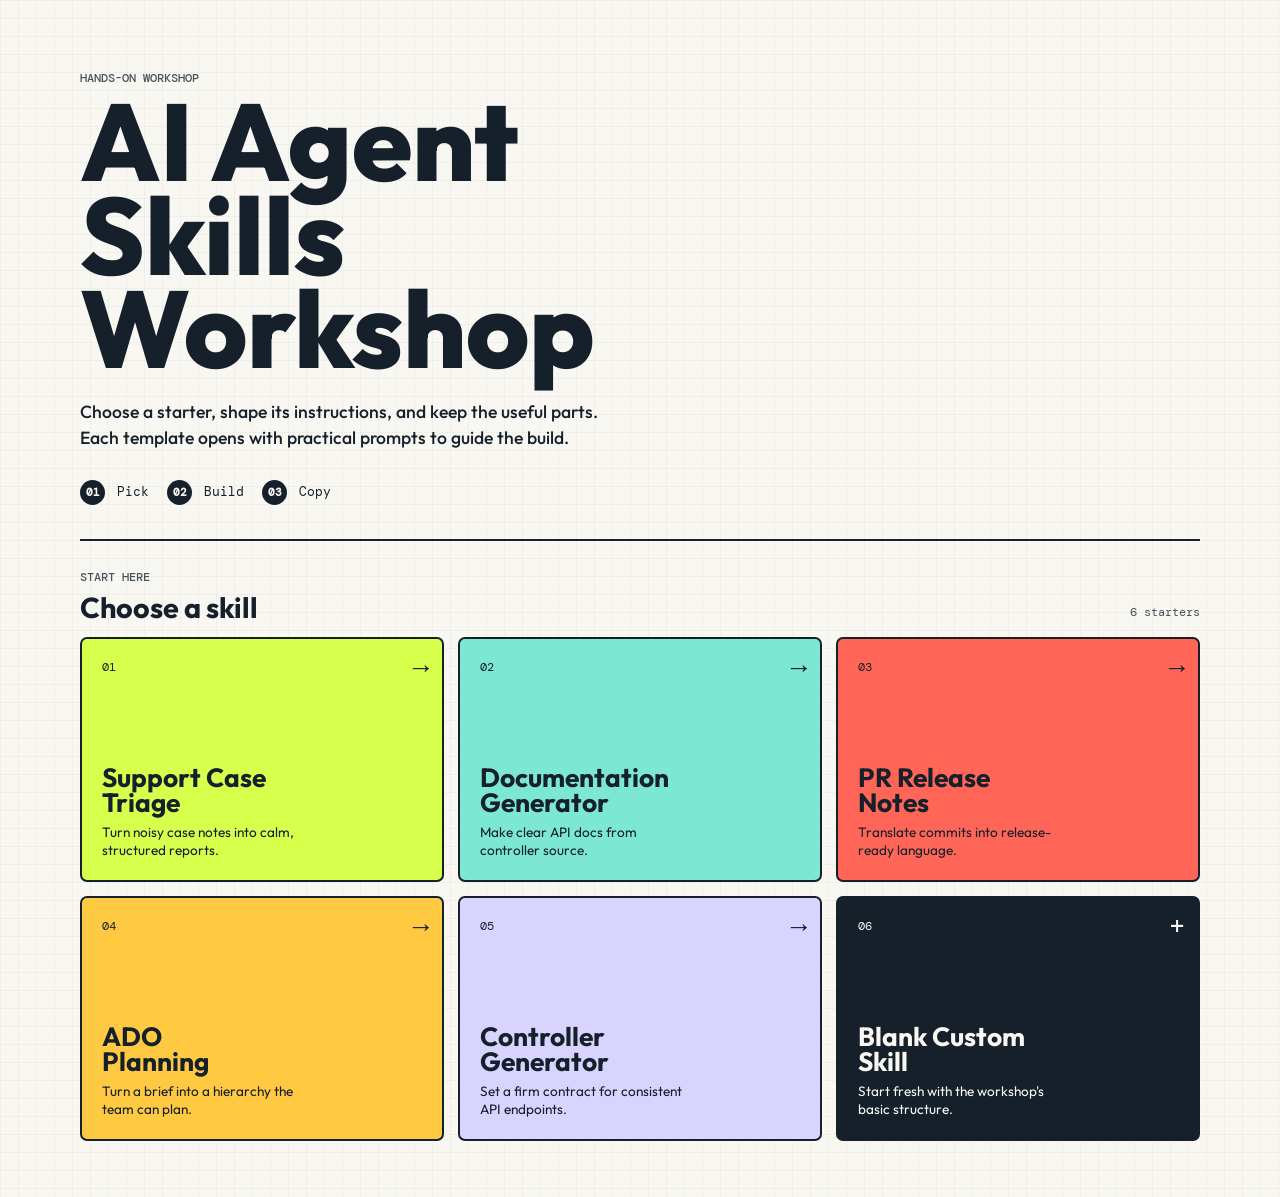
==== index.html @ bf4fce93 "Add initial skill templates and main application structure for AI Agent Skills Workshop" ====
<!doctype html>
<html lang="en">
  <head>
    <meta charset="utf-8">
    <meta name="viewport" content="width=device-width, initial-scale=1">
    <meta name="description" content="Mobile workshop templates for building AI agent skills.">
    <title>AI Agent Skills Workshop</title>
    <link rel="preconnect" href="https://fonts.googleapis.com">
    <link rel="preconnect" href="https://fonts.gstatic.com" crossorigin>
    <link href="https://fonts.googleapis.com/css2?family=DM+Mono:wght@400;500&family=Outfit:wght@400;500;600;700;800&display=swap" rel="stylesheet">
    <link rel="stylesheet" href="style.css">
  </head>
  <body class="home-page">
    <main class="site-shell">
      <header class="hero">
        <p class="eyebrow">Hands-on workshop</p>
        <h1>AI Agent<br>Skills Workshop</h1>
        <p class="hero-copy">Choose a starter, shape its instructions, and keep the useful parts. Each template opens with practical prompts to guide the build.</p>
        <div class="hero-actions" aria-label="Workshop steps">
          <span><b>01</b> Pick</span>
          <span><b>02</b> Build</span>
          <span><b>03</b> Copy</span>
        </div>
      </header>

      <section class="activity-section" aria-labelledby="activity-title">
        <div class="section-heading">
          <div>
            <p class="eyebrow">Start here</p>
            <h2 id="activity-title">Choose a skill</h2>
          </div>
          <p class="activity-count">6 starters</p>
        </div>

        <div class="activity-grid">
          <a class="activity-card card-support" href="skill.html?skill=support-case-triage">
            <span class="card-index">01</span>
            <h3>Support Case<br>Triage</h3>
            <p>Turn noisy case notes into calm, structured reports.</p>
            <span class="card-arrow" aria-hidden="true">&rarr;</span>
          </a>
          <a class="activity-card card-docs" href="skill.html?skill=doc-generator">
            <span class="card-index">02</span>
            <h3>Documentation<br>Generator</h3>
            <p>Make clear API docs from controller source.</p>
            <span class="card-arrow" aria-hidden="true">&rarr;</span>
          </a>
          <a class="activity-card card-release" href="skill.html?skill=pr-release-notes">
            <span class="card-index">03</span>
            <h3>PR Release<br>Notes</h3>
            <p>Translate commits into release-ready language.</p>
            <span class="card-arrow" aria-hidden="true">&rarr;</span>
          </a>
          <a class="activity-card card-ado" href="skill.html?skill=ado-planning">
            <span class="card-index">04</span>
            <h3>ADO<br>Planning</h3>
            <p>Turn a brief into a hierarchy the team can plan.</p>
            <span class="card-arrow" aria-hidden="true">&rarr;</span>
          </a>
          <a class="activity-card card-controller" href="skill.html?skill=controller-generator">
            <span class="card-index">05</span>
            <h3>Controller<br>Generator</h3>
            <p>Set a firm contract for consistent API endpoints.</p>
            <span class="card-arrow" aria-hidden="true">&rarr;</span>
          </a>
          <a class="activity-card card-custom" href="skill.html?skill=custom">
            <span class="card-index">06</span>
            <h3>Blank Custom<br>Skill</h3>
            <p>Start fresh with the workshop's basic structure.</p>
            <span class="card-arrow" aria-hidden="true">+</span>
          </a>
        </div>
      </section>
    </main>
  </body>
</html>
---- style.css ----
:root {
  --ink: #15202b;
  --paper: #f8f7f2;
  --line: #d5d8d4;
  --lime: #d9ff4d;
  --coral: #ff6658;
  --aqua: #7ce7d3;
  --sun: #ffc942;
  --mono: "DM Mono", monospace;
  --display: "Outfit", sans-serif;
}

* { box-sizing: border-box; }

html { background: var(--paper); }

body {
  margin: 0;
  color: var(--ink);
  font-family: var(--display);
  font-size: 16px;
  line-height: 1.5;
  background-color: var(--paper);
  background-image: linear-gradient(rgba(21, 32, 43, .035) 1px, transparent 1px), linear-gradient(90deg, rgba(21, 32, 43, .035) 1px, transparent 1px);
  background-size: 18px 18px;
}

a { color: inherit; }

.site-shell, .skill-layout, .skill-header { width: min(1120px, calc(100% - 32px)); margin: 0 auto; }

.hero { padding: 48px 0 34px; border-bottom: 2px solid var(--ink); }
.eyebrow { margin: 0 0 7px; color: #4b535a; font-family: var(--mono); font-size: .72rem; font-weight: 500; letter-spacing: 0; text-transform: uppercase; }
h1, h2, h3, p { overflow-wrap: anywhere; }
.hero h1 { max-width: 720px; margin: 0; font-size: clamp(3.1rem, 9vw, 6.8rem); font-weight: 800; letter-spacing: 0; line-height: .86; }
.hero-copy { max-width: 550px; margin: 24px 0 0; font-size: 1.1rem; font-weight: 500; }
.hero-actions { display: flex; flex-wrap: wrap; gap: 8px 18px; margin-top: 28px; font-family: var(--mono); font-size: .8rem; }
.hero-actions b { display: inline-grid; width: 25px; height: 25px; place-items: center; margin-right: 4px; color: var(--paper); background: var(--ink); border-radius: 50%; font-size: .68rem; }

.activity-section { padding: 28px 0 56px; }
.section-heading { display: flex; align-items: end; justify-content: space-between; gap: 20px; margin-bottom: 15px; }
.section-heading h2, .tips-heading h2 { margin: 0; font-size: 1.8rem; line-height: 1; }
.activity-count { margin: 0; color: #4b535a; font-family: var(--mono); font-size: .78rem; }
.activity-grid { display: grid; grid-template-columns: repeat(2, minmax(0, 1fr)); gap: 10px; }
.activity-card { position: relative; display: flex; min-height: 210px; flex-direction: column; padding: 16px; overflow: hidden; border: 2px solid var(--ink); border-radius: 7px; text-decoration: none; transition: transform .18s ease, box-shadow .18s ease; }
.activity-card:hover, .activity-card:focus-visible { transform: translate(-3px, -3px); box-shadow: 5px 5px 0 var(--ink); }
.activity-card:focus-visible, .back-link:focus-visible { outline: 3px solid var(--coral); outline-offset: 3px; }
.activity-card h3 { margin: auto 0 9px; font-size: clamp(1.22rem, 4.5vw, 1.65rem); line-height: .96; letter-spacing: 0; }
.activity-card p { max-width: 210px; margin: 0; font-size: .85rem; line-height: 1.3; }
.card-index { font-family: var(--mono); font-size: .74rem; }
.card-arrow { position: absolute; right: 13px; top: 8px; font-family: var(--mono); font-size: 1.7rem; }
.card-support { background: var(--lime); }.card-docs { background: var(--aqua); }.card-release { background: var(--coral); }.card-ado { background: var(--sun); }.card-controller { background: #d9d4ff; }.card-custom { color: var(--paper); background: var(--ink); }

.skill-header { display: flex; align-items: center; justify-content: space-between; min-height: 74px; border-bottom: 2px solid var(--ink); }
.skill-header .eyebrow { margin: 0; text-align: right; }
.back-link { display: inline-flex; min-height: 44px; align-items: center; gap: 8px; font-family: var(--mono); font-size: .8rem; font-weight: 500; text-decoration: none; }
.back-link span { font-size: 1.3rem; }
.skill-layout { display: grid; gap: 0; padding-bottom: 48px; }
.template-panel { min-width: 0; padding: 28px 0 36px; }
.template-heading { padding-bottom: 24px; border-bottom: 1px solid var(--line); }
.template-heading h1 { margin: 0; font-size: clamp(2.25rem, 9vw, 4.6rem); line-height: .92; letter-spacing: 0; }
.tips-panel { padding: 25px 0 30px; border-top: 2px solid var(--ink); }
.tip-item { padding: 14px 0; border-bottom: 1px solid var(--line); }
.tip-item p { margin: 0; font-size: .94rem; }
.tip-label { margin-bottom: 5px !important; color: #4b535a; font-family: var(--mono); font-size: .7rem !important; font-weight: 500; text-transform: uppercase; }

.markdown-body { padding-top: 12px; }
.markdown-body h1 { display: none; }
.markdown-body h2 { margin: 32px 0 10px; padding-top: 4px; font-size: 1.42rem; line-height: 1.05; }
.markdown-body h3 { margin: 23px 0 8px; font-size: 1rem; }
.markdown-body p, .markdown-body li { font-size: 1rem; }
.markdown-body ul, .markdown-body ol { padding-left: 22px; }
.markdown-body li { margin: 7px 0; }
.markdown-body code { padding: .1em .3em; background: #e7e8e2; border-radius: 3px; font-family: var(--mono); font-size: .86em; }
.markdown-body pre { padding: 14px; overflow-x: auto; background: #1f2933; border-radius: 6px; }
.markdown-body pre code { padding: 0; background: transparent; font-size: .82rem; }
.load-error { padding: 14px; background: #ffddd8; border-left: 4px solid var(--coral); }

@media (min-width: 640px) {
  .site-shell, .skill-layout, .skill-header { width: min(1120px, calc(100% - 56px)); }
  .hero { padding-top: 70px; }.activity-grid { grid-template-columns: repeat(3, minmax(0, 1fr)); gap: 14px; }.activity-card { min-height: 245px; padding: 20px; }
}

@media (min-width: 900px) {
  .skill-layout { grid-template-columns: minmax(0, 1fr) 315px; column-gap: 56px; }.template-panel { padding-top: 48px; }.tips-panel { padding-top: 48px; border-top: 0; }
}
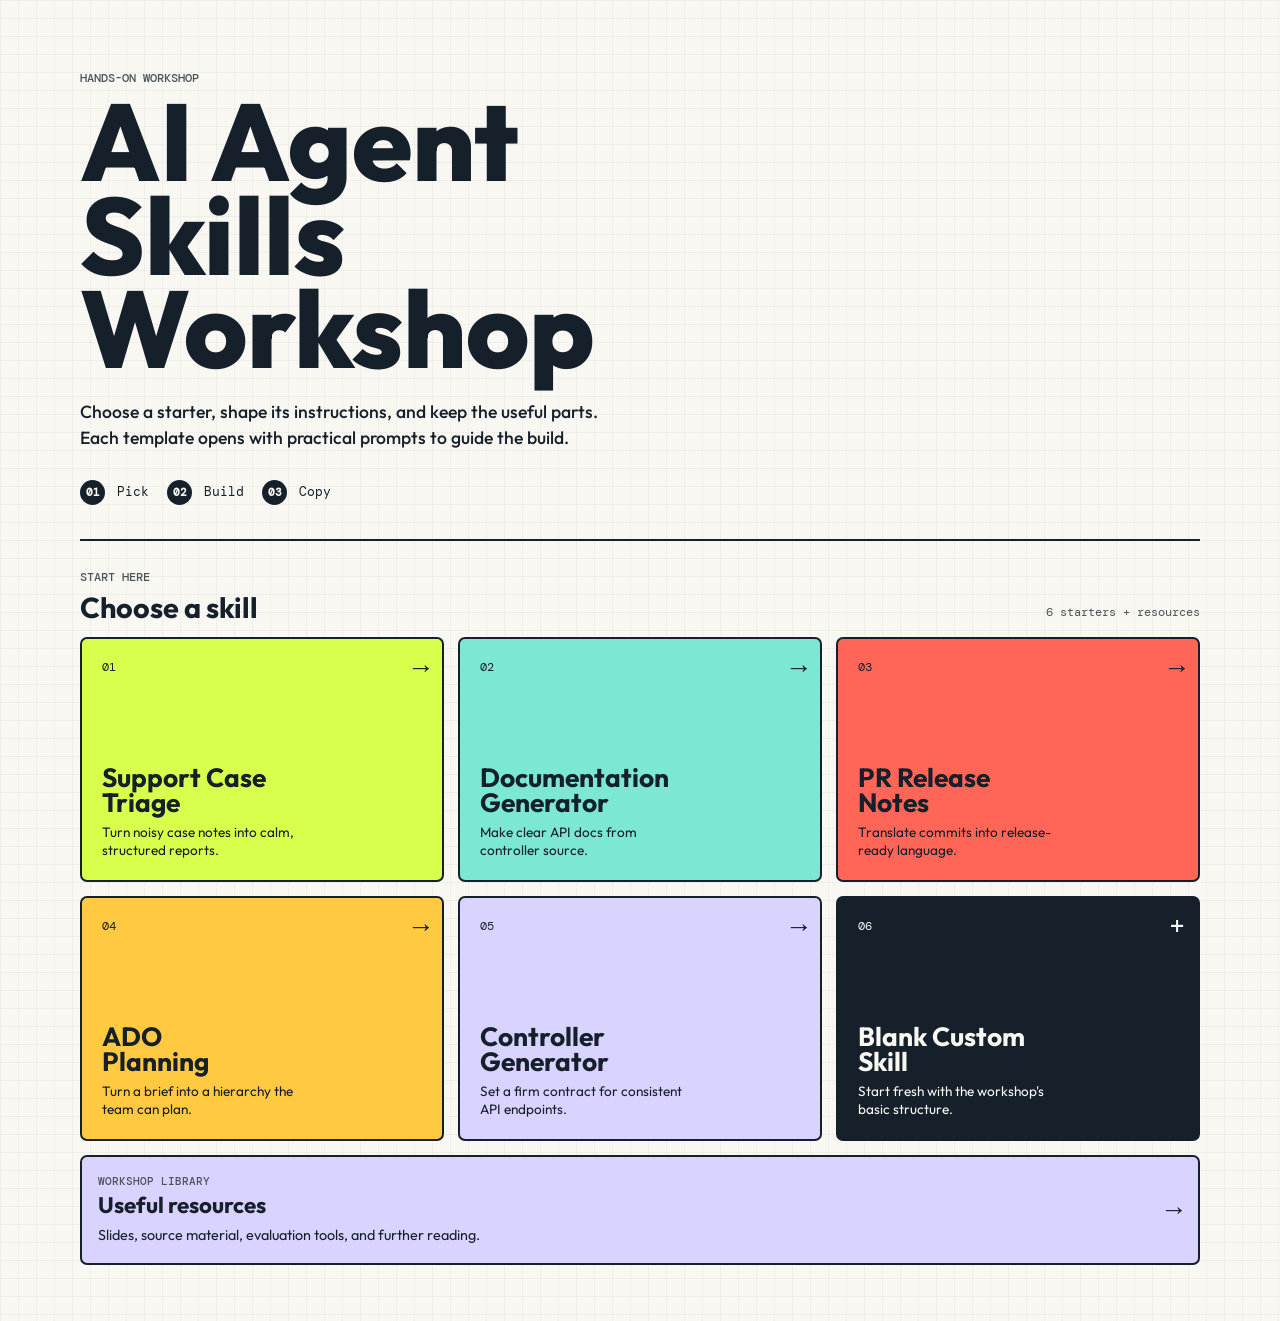
==== commit 0b380b84: "Add resources page with useful links and materials for AI Agent Skills Workshop" ====
--- a/index.html
+++ b/index.html
@@ -29,7 +29,7 @@
             <p class="eyebrow">Start here</p>
             <h2 id="activity-title">Choose a skill</h2>
           </div>
-          <p class="activity-count">6 starters</p>
+          <p class="activity-count">6 starters + resources</p>
         </div>
 
         <div class="activity-grid">
@@ -70,6 +70,13 @@
             <span class="card-arrow" aria-hidden="true">+</span>
           </a>
         </div>
+
+        <a class="resources-link" href="resources.html">
+          <span class="resources-link-kicker">Workshop library</span>
+          <span class="resources-link-title">Useful resources</span>
+          <span class="resources-link-copy">Slides, source material, evaluation tools, and further reading.</span>
+          <span class="resources-link-arrow" aria-hidden="true">&rarr;</span>
+        </a>
       </section>
     </main>
   </body>
--- a/style.css
+++ b/style.css
@@ -50,6 +50,13 @@
 .card-index { font-family: var(--mono); font-size: .74rem; }
 .card-arrow { position: absolute; right: 13px; top: 8px; font-family: var(--mono); font-size: 1.7rem; }
 .card-support { background: var(--lime); }.card-docs { background: var(--aqua); }.card-release { background: var(--coral); }.card-ado { background: var(--sun); }.card-controller { background: #d9d4ff; }.card-custom { color: var(--paper); background: var(--ink); }
+.resources-link { position: relative; display: grid; grid-template-columns: 1fr auto; gap: 4px 18px; align-items: end; margin-top: 14px; padding: 16px; color: var(--ink); background: #d9d4ff; border: 2px solid var(--ink); border-radius: 7px; text-decoration: none; transition: transform .18s ease, box-shadow .18s ease; }
+.resources-link:hover, .resources-link:focus-visible, .resource-item:hover, .resource-item:focus-visible { transform: translate(-3px, -3px); box-shadow: 5px 5px 0 var(--ink); }
+.resources-link:focus-visible, .resource-item:focus-visible { outline: 3px solid var(--coral); outline-offset: 3px; }
+.resources-link-kicker, .resource-type { color: #4b535a; font-family: var(--mono); font-size: .7rem; font-weight: 500; text-transform: uppercase; }
+.resources-link-title { font-size: 1.4rem; font-weight: 700; line-height: 1; }
+.resources-link-copy { grid-column: 1; margin-top: 5px; font-size: .9rem; }
+.resources-link-arrow { grid-column: 2; grid-row: 1 / span 3; align-self: center; font-family: var(--mono); font-size: 1.7rem; }
 
 .skill-header { display: flex; align-items: center; justify-content: space-between; min-height: 74px; border-bottom: 2px solid var(--ink); }
 .skill-header .eyebrow { margin: 0; text-align: right; }
@@ -59,6 +66,10 @@
 .template-panel { min-width: 0; padding: 28px 0 36px; }
 .template-heading { padding-bottom: 24px; border-bottom: 1px solid var(--line); }
 .template-heading h1 { margin: 0; font-size: clamp(2.25rem, 9vw, 4.6rem); line-height: .92; letter-spacing: 0; }
+.brief-panel { padding: 25px 0; border-bottom: 1px solid var(--line); }
+.brief-panel h2 { margin: 0 0 8px; font-size: 1.42rem; line-height: 1.05; }
+.brief-panel h3 { margin: 20px 0 6px; color: #4b535a; font-family: var(--mono); font-size: .78rem; font-weight: 500; }
+.brief-panel p { margin: 0; font-size: 1rem; }
 .tips-panel { padding: 25px 0 30px; border-top: 2px solid var(--ink); }
 .tip-item { padding: 14px 0; border-bottom: 1px solid var(--line); }
 .tip-item p { margin: 0; font-size: .94rem; }
@@ -76,9 +87,25 @@
 .markdown-body pre code { padding: 0; background: transparent; font-size: .82rem; }
 .load-error { padding: 14px; background: #ffddd8; border-left: 4px solid var(--coral); }
 
+.resources-layout { width: min(1120px, calc(100% - 32px)); margin: 0 auto; padding-bottom: 56px; }
+.resources-intro { padding: 42px 0 32px; border-bottom: 2px solid var(--ink); }
+.resources-intro h1 { margin: 0; font-size: clamp(3.1rem, 11vw, 6.8rem); font-weight: 800; letter-spacing: 0; line-height: .86; }
+.resources-intro > p:last-child { max-width: 500px; margin: 22px 0 0; font-size: 1.08rem; font-weight: 500; }
+.resource-section { padding: 32px 0 0; }
+.resource-section-heading { display: flex; align-items: end; justify-content: space-between; gap: 20px; margin-bottom: 14px; }
+.resource-section-heading .eyebrow { margin: 0; }
+.resource-section-heading h2 { margin: 0; font-size: 1.65rem; line-height: 1; }
+.resource-list { display: grid; gap: 10px; }
+.resource-item { position: relative; display: flex; min-height: 170px; flex-direction: column; padding: 16px; overflow: hidden; border: 2px solid var(--ink); border-radius: 7px; text-decoration: none; transition: transform .18s ease, box-shadow .18s ease; }
+.resource-item h3 { max-width: calc(100% - 42px); margin: auto 0 8px; font-size: 1.3rem; line-height: .98; }
+.resource-item p { max-width: 460px; margin: 0; font-size: .9rem; line-height: 1.32; }
+.resource-arrow { position: absolute; top: 10px; right: 13px; font-family: var(--mono); font-size: 1.45rem; }
+.resource-lime { background: var(--lime); }.resource-aqua { background: var(--aqua); }.resource-coral { background: var(--coral); }.resource-sun { background: var(--sun); }.resource-lilac { background: #d9d4ff; }.resource-ink { color: var(--paper); background: var(--ink); }.resource-ink .resource-type { color: #c9d0d3; }
+
 @media (min-width: 640px) {
-  .site-shell, .skill-layout, .skill-header { width: min(1120px, calc(100% - 56px)); }
+  .site-shell, .skill-layout, .skill-header, .resources-layout { width: min(1120px, calc(100% - 56px)); }
   .hero { padding-top: 70px; }.activity-grid { grid-template-columns: repeat(3, minmax(0, 1fr)); gap: 14px; }.activity-card { min-height: 245px; padding: 20px; }
+  .resource-list { grid-template-columns: repeat(2, minmax(0, 1fr)); gap: 14px; }.resource-item { min-height: 210px; padding: 20px; }
 }
 
 @media (min-width: 900px) {
